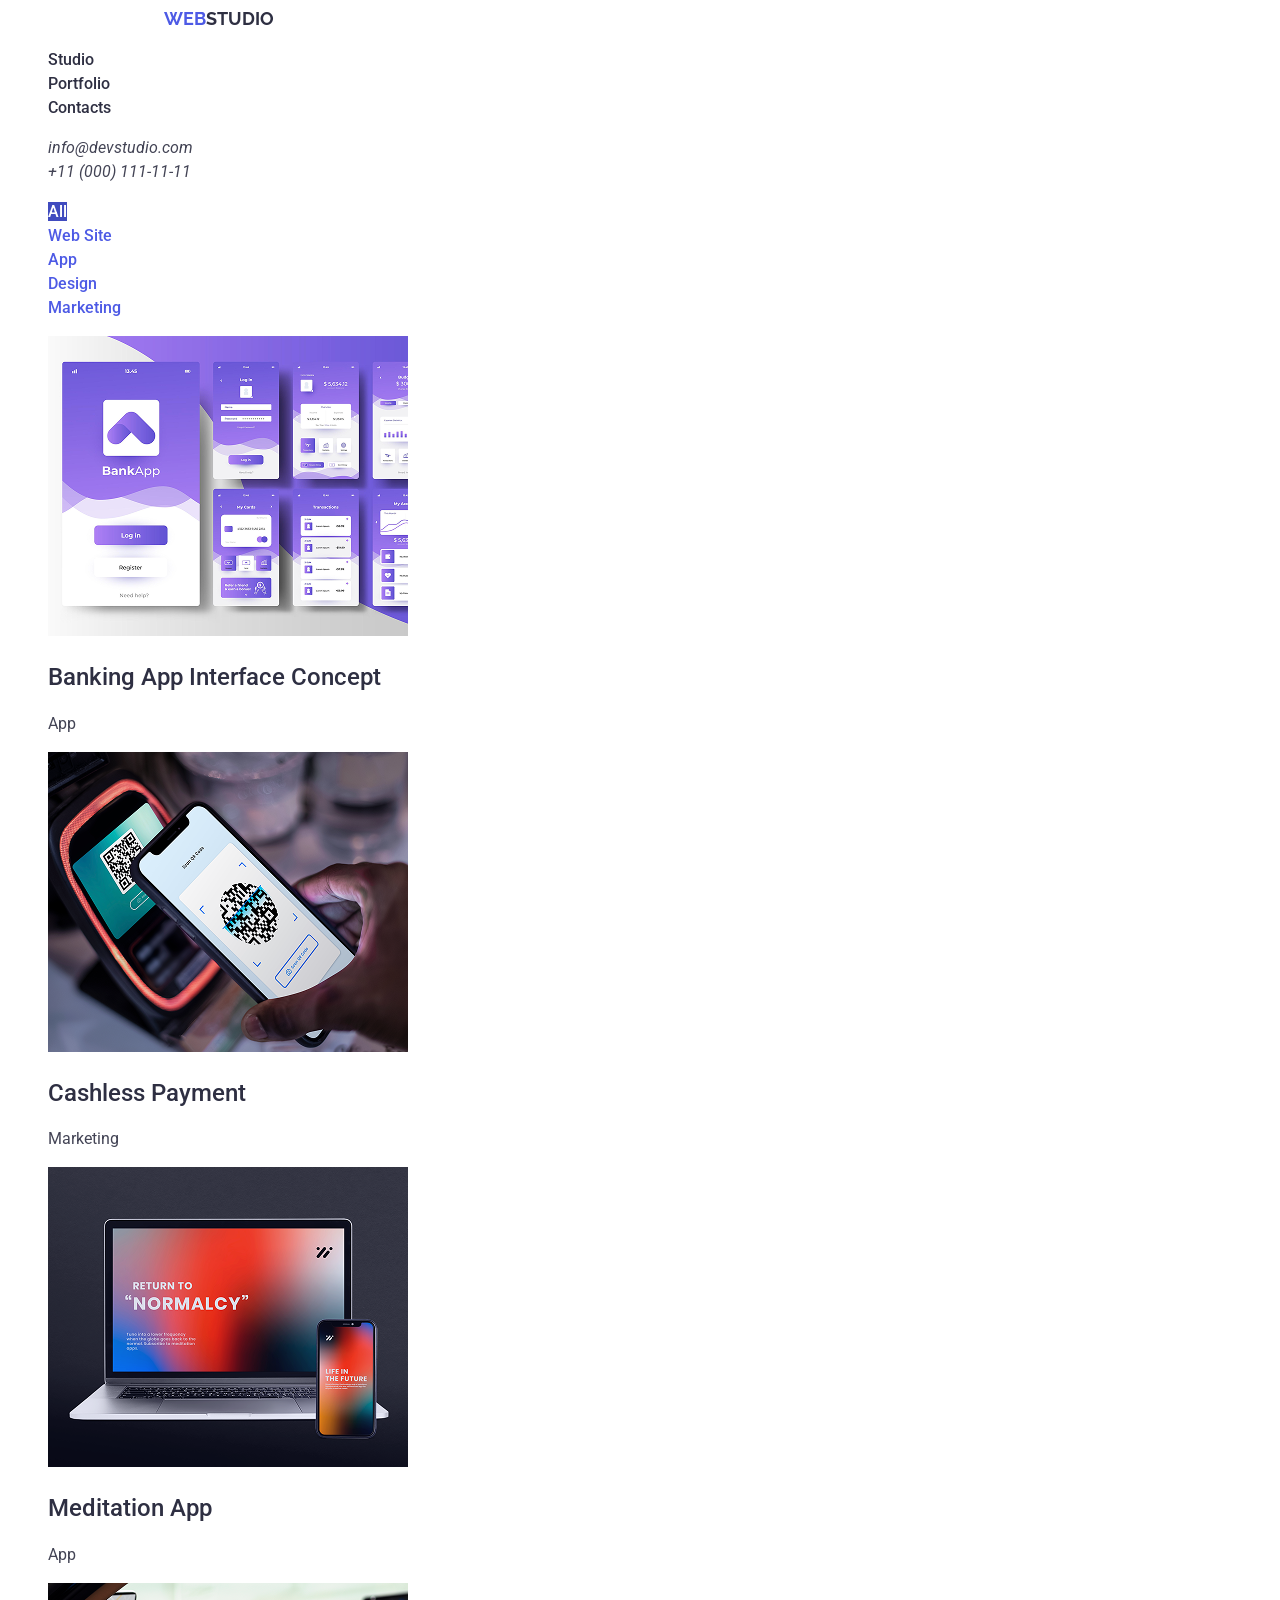
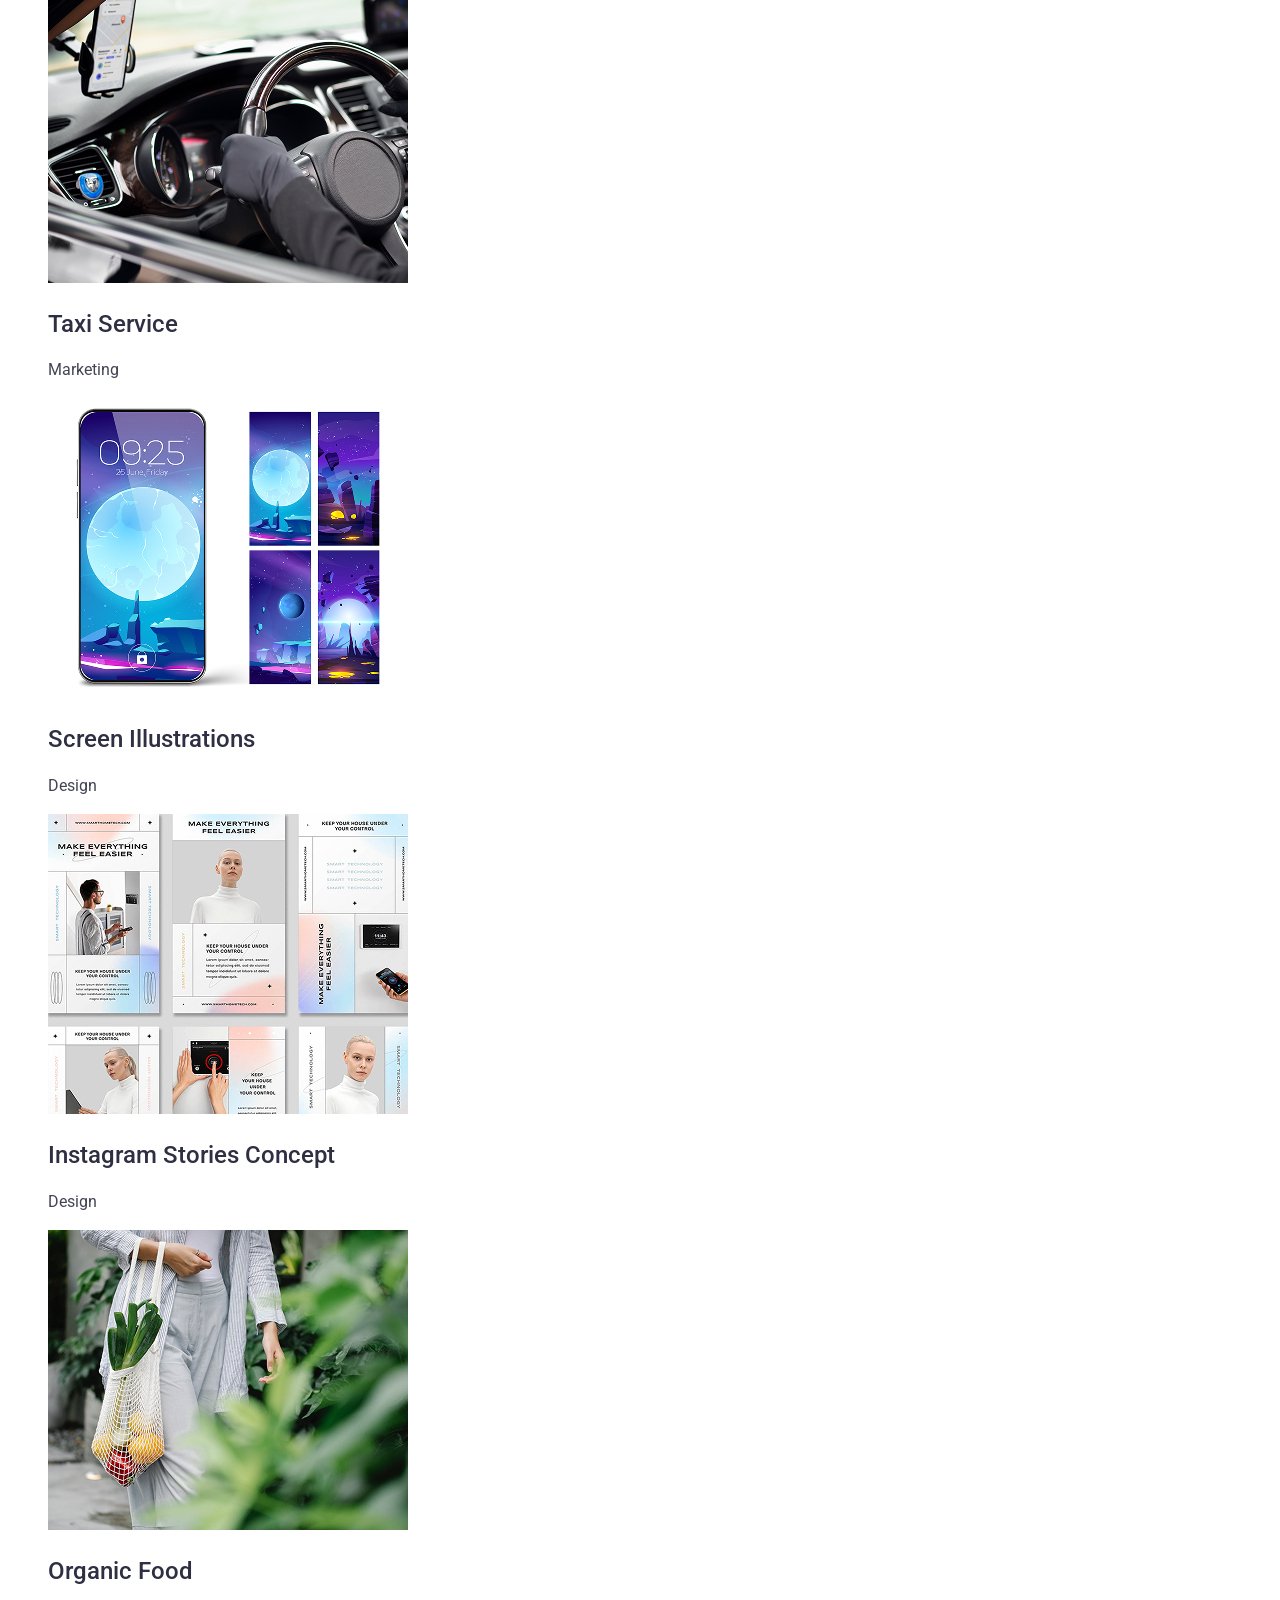
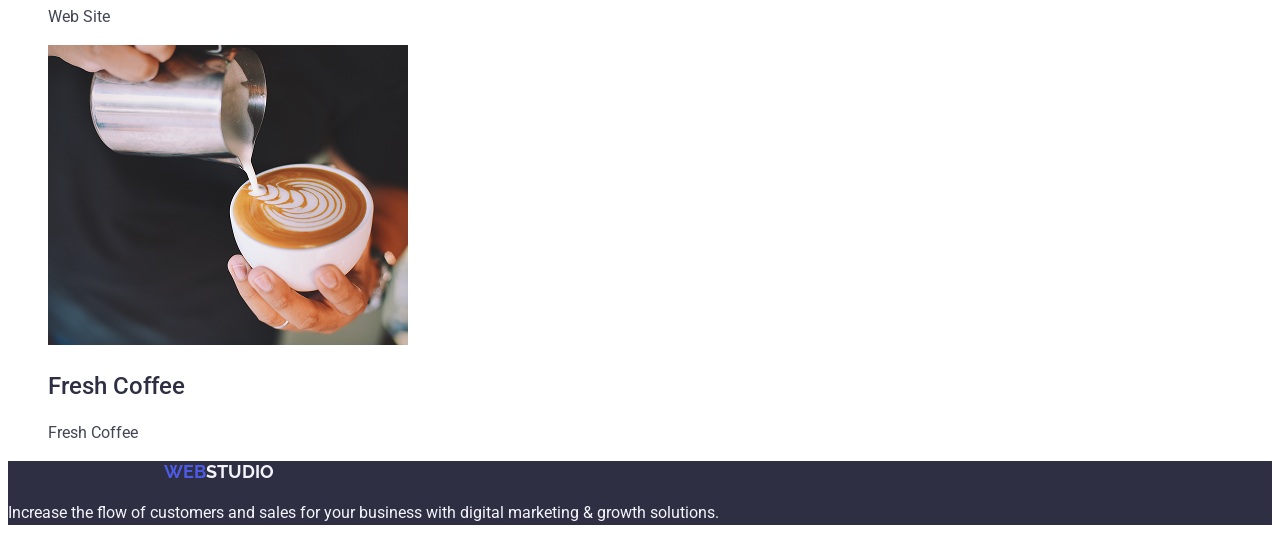
==== portfolio.html @ a9461db0 "add portfolio" ====
<!doctype html>
<html lang="en">
  <head>
    <meta charset="UTF-8" />
    <meta name="viewport" content="width=device-width, initial-scale=1.0" />
    <title>Portfolio</title>
    <link rel="preconnect" href="https://fonts.googleapis.com" />
    <link rel="preconnect" href="https://fonts.gstatic.com" crossorigin />
    <link
      href="https://fonts.googleapis.com/css2?family=Raleway:ital,wght@0,100..900;1,100..900&family=Roboto:ital,wght@0,100..900;1,100..900&display=swap"
      rel="stylesheet"
    />
    <link rel="stylesheet" href="/css/styles.css" />
  </head>
  <body>
    <!-- Header -->
    <header>
      <nav>
        <a href="./portfolio.html" class="logo"
          >Web<span class="span-logo">Studio</span></a
        >
        <ul>
          <li>
            <a href="#" class="nav-link">Studio</a>
          </li>
          <li>
            <a href="#" class="nav-link">Portfolio</a>
          </li>
          <li>
            <a href="#" class="nav-link">Contacts</a>
          </li>
        </ul>
      </nav>
      <!-- Address -->
      <address>
        <ul>
          <li>
            <a href="mailto:info@devstudio.com" class="address"
              >info@devstudio.com</a
            >
          </li>
          <li>
            <a href="tel:+11(000)111-11-11" class="address"
              >+11 (000) 111-11-11</a
            >
          </li>
        </ul>
      </address>
    </header>
    <main>
      <section>
        <ul>
          <li>
            <a href="#" class="portfolio-all">All</a>
          </li>
          <li>
            <a href="#" class="portfolio-nav">Web Site</a>
          </li>
          <li>
            <a href="#" class="portfolio-nav">App</a>
          </li>
          <li>
            <a href="#" class="portfolio-nav">Design</a>
          </li>
          <li>
            <a href="#" class="portfolio-nav">Marketing</a>
          </li>
        </ul>
      </section>
      <section>
        <ul>
          <li>
            <img
              src="/images/Our-Portfolio/Banking-App.png"
              alt="Banking App Interface Concept"
            />
            <h2 class="portfolio-list">Banking App Interface Concept</h2>
            <p class="portfolio-text">App</p>
          </li>
          <li>
            <img
              src="/images/Our-Portfolio/Cashless-Payment.png"
              alt="Cashless Payment"
            />
            <h2 class="portfolio-list">Cashless Payment</h2>
            <p class="portfolio-text">Marketing</p>
          </li>
          <li>
            <img
              src="/images/Our-Portfolio/Meditation-App.png"
              alt="Meditation App"
            />
            <h2 class="portfolio-list">Meditation App</h2>
            <p class="portfolio-text">App</p>
          </li>
          <li>
            <img
              src="/images/Our-Portfolio/Taxi-Service.png"
              alt="Taxi Service"
            />
            <h2 class="portfolio-list">Taxi Service</h2>
            <p class="portfolio-text">Marketing</p>
          </li>
          <li>
            <img
              src="/images/Our-Portfolio/Screen-Illustrations.png"
              alt="Screen Illustrations"
            />
            <h2 class="portfolio-list">Screen Illustrations</h2>
            <p class="portfolio-text">Design</p>
          </li>
          <li>
            <img
              src="/images/Our-Portfolio/Instagram-Stories-Concept.png"
              alt="Instagram Stories Concept"
            />
            <h2 class="portfolio-list">Instagram Stories Concept</h2>
            <p class="portfolio-text">Design</p>
          </li>
          <li>
            <img
              src="/images/Our-Portfolio/Organic-Food.png"
              alt="Organic Food"
            />
            <h2 class="portfolio-list">Organic Food</h2>
            <p class="portfolio-text">Web Site</p>
          </li>
          <li>
            <img
              src="/images/Our-Portfolio/Fresh-Coffee.png"
              alt="Fresh Coffee"
            />
            <h2 class="portfolio-list">Fresh Coffee</h2>
            <p class="portfolio-text">Fresh Coffee</p>
          </li>
        </ul>
      </section>
    </main>
    <footer class="footer">
      <section>
        <a href="/portfolio.html" class="logo"
          >Web<span class="span-logo-footer">Studio</span></a
        >
        <p class="footer-paragraph">
          Increase the flow of customers and sales for your business with
          digital marketing & growth solutions.
        </p>
      </section>
    </footer>
  </body>
</html>
---- css/styles.css ----
body {
  font-family: 'Roboto', 'Raleway', sans-serif;
  letter-spacing: 2%;
  font-size: 16px;
  font-weight: 400;
  line-height: 1.5;
  background-color: #ffffff;
}

a {
  text-decoration: none;
}

ul {
  list-style-type: none;
}

button {
  border: none;
  cursor: pointer;
}
/* Nav Section */
.container {
  display: flex;

  text-align: center;
}
.logo {
  font-family: 'Raleway', sans-serif;
  color: #4d5ae5;
  font-weight: 700;
  font-size: 18px;
  line-height: 1.16;
  letter-spacing: 3%;
  text-transform: uppercase;
  margin-right: 76px;
  margin-left: 156px;
}
.span-logo {
  color: #2e2f42;
}
.header-nav {
  display: flex;
  align-items: center;
}
.nav-list {
  display: flex;
  gap: 40px;
}
.nav-link {
  font-weight: 500;
  color: #2e2f42;
  text-transform: none;
}
.nav-link:hover,
.nav-link:hover {
  color: #4d5ae5;
}
.ul-address {
  display: flex;
  gap: 40px;
  margin-left: 332px;
}
.address {
  color: #434455;
}
.address:hover {
  color: #4d5ae5;
}
/* Hero Section*/
.hero {
  background-color: #2e2f42;
  height: 600px;
}
.hero-title {
  color: #ffffff;
  font-weight: 700;
  font-size: 56px;
  line-height: 1.07;
  text-align: center;
}
.hero-button {
  text-align: center;
  background-color: #4d5ae5;
  letter-spacing: 4%;
  color: #ffffff;
  font-weight: 500;
}

.hero-button:hover,
.hero-button:focus {
  background-color: #404bbf;
}

.visually-hidden {
  position: absolute;
  width: 1px;
  height: 1px;
  padding: 0;
  margin: -1px;
  overflow: hidden;
  clip: rect(0, 0, 0, 0); /* Legacy support */
  clip-path: inset(50%); /* Modern approach */
  white-space: nowrap;
  border: 0;
}
.options-list {
  font-weight: 500;
  font-size: 20px;
  line-height: 1.2;
  color: #2e2f42;
}
.options-text {
  color: #434455;
}

/* Our Team*/
.our-team {
  font-weight: 700;
  font-size: 36px;
  line-height: 1.11;
  text-align: center;
  color: #2e2f42;
}
.team-list {
  font-weight: 500;
  font-style: 20px;
  line-height: 1.2;
  color: #2e2f42;
  text-align: center;
}
.paragraph {
  text-align: center;
}
.Our-Portfolio {
  font-weight: 700;
  font-size: 36px;
  line-height: 1.11;
  text-align: center;
  color: #2e2f42;
}
.portfolio-list {
  font-weight: 500;
  font-style: 20px;
  line-height: 1.2;
  color: #2e2f42;
}
.portfolio-text {
  color: #434455;
}
/* Portfolio */
.portfolio-nav {
  font-weight: 500;
  letter-spacing: 4%;
  text-align: center;
  color: #4d5ae5;
}
.portfolio-all {
  font-weight: 500;
  letter-spacing: 4%;
  text-align: center;
  color: #ffffff;
  background-color: #404bbf;
}
/* Our Team*/
.footer {
  background-color: #2e2f42;
}
.footer-paragraph {
  color: #f4f4fd;
}
.span-logo-footer {
  color: #f4f4fd;
}
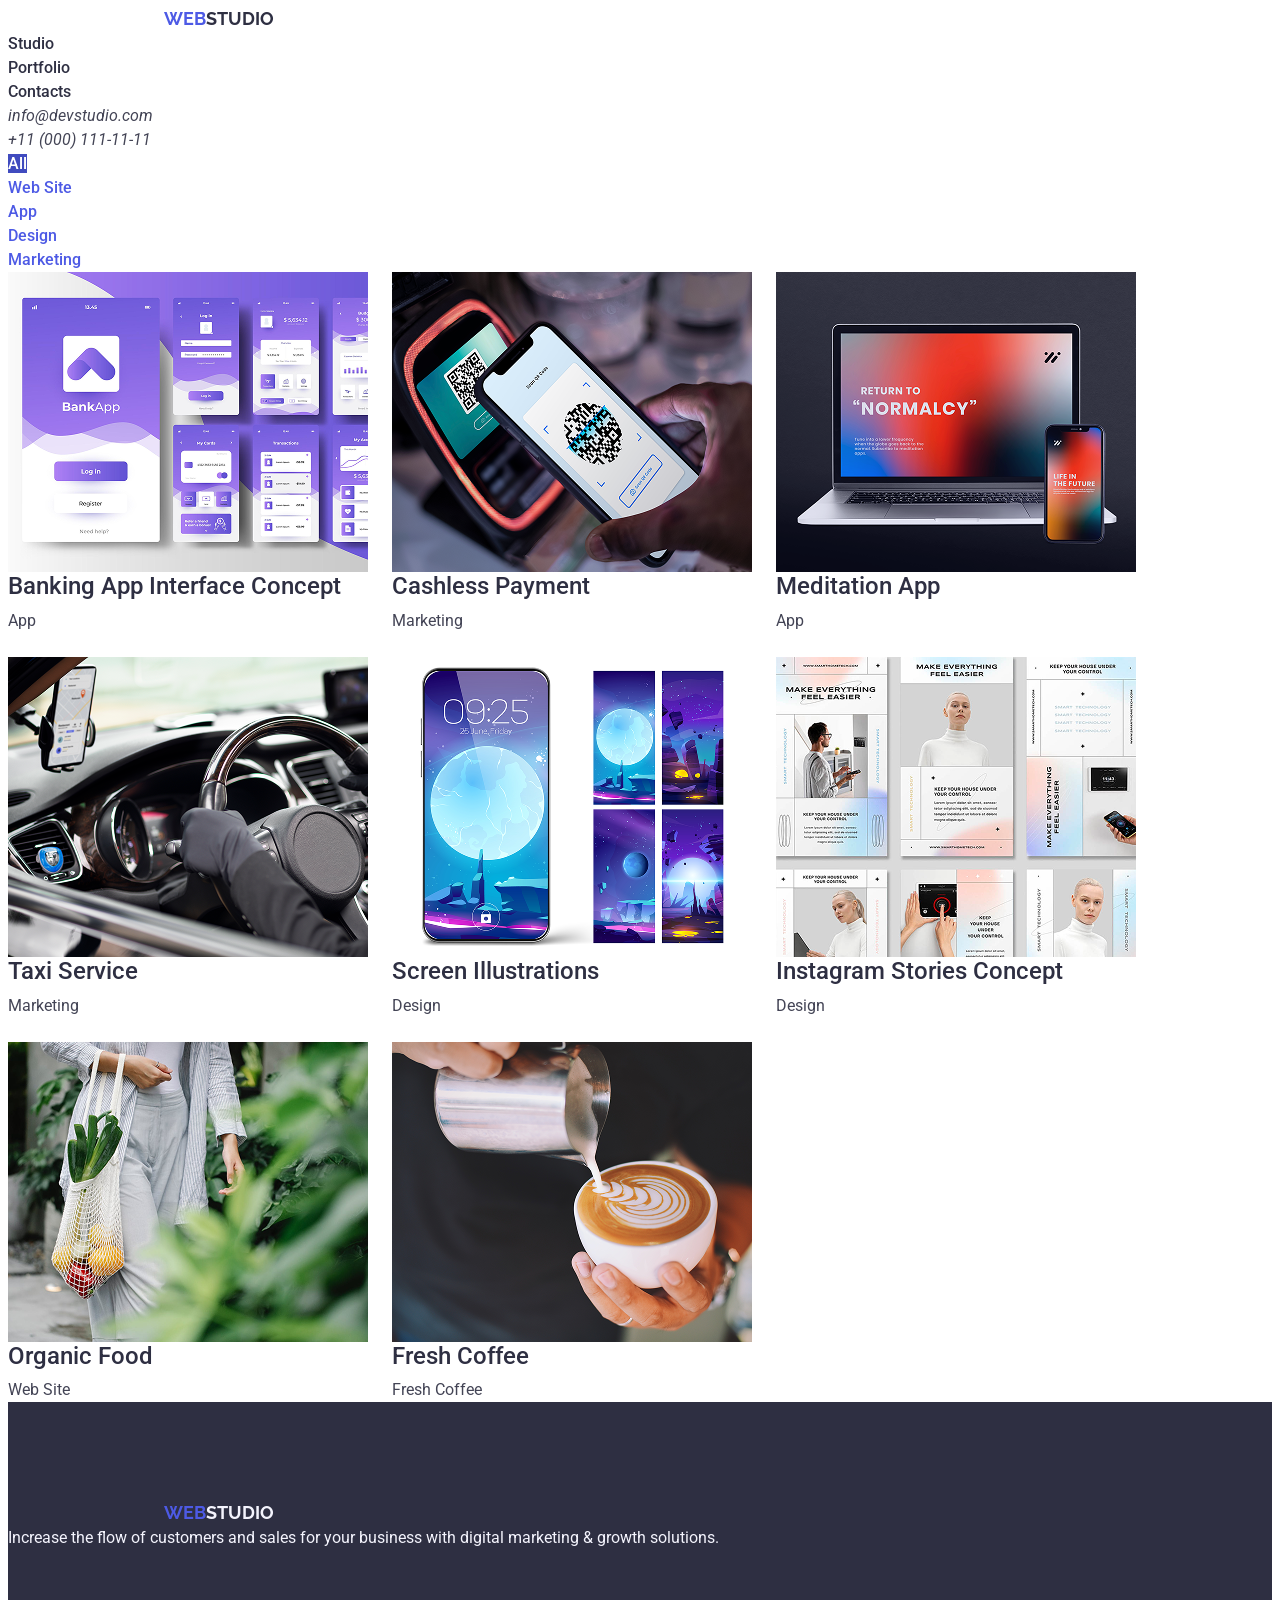
==== commit 96b1c05d: "flex-wrap" ====
--- a/portfolio.html
+++ b/portfolio.html
@@ -68,7 +68,7 @@
         </ul>
       </section>
       <section>
-        <ul>
+        <ul class="card-set">
           <li>
             <img
               src="/images/Our-Portfolio/Banking-App.png"
@@ -111,6 +111,7 @@
           </li>
           <li>
             <img
+              class="card-set"
               src="/images/Our-Portfolio/Instagram-Stories-Concept.png"
               alt="Instagram Stories Concept"
             />
--- a/css/styles.css
+++ b/css/styles.css
@@ -10,9 +10,26 @@
 a {
   text-decoration: none;
 }
+h1,
+h2,
+h3,
+h4,
+h5,
+h6,
+p {
+  margin: 0;
+}
 
 ul {
+  margin: 0;
+  padding: 0;
   list-style-type: none;
+}
+
+img {
+  display: block;
+  max-width: 100%;
+  height: auto;
 }
 
 button {
@@ -42,6 +59,7 @@
 .header-nav {
   display: flex;
   align-items: center;
+  padding-bottom: 24px;
 }
 .nav-list {
   display: flex;
@@ -71,20 +89,37 @@
 .hero {
   background-color: #2e2f42;
   height: 600px;
+  margin-bottom: 120px;
 }
 .hero-title {
   color: #ffffff;
   font-weight: 700;
   font-size: 56px;
   line-height: 1.07;
-  text-align: center;
-}
+  max-width: 496px;
+  margin: 0 auto;
+  text-align: center;
+  padding-left: 472px;
+  padding-right: 472px;
+  padding-top: 188px;
+  padding-bottom: 48px;
+}
+.hero-container {
+}
+
 .hero-button {
+  display: block;
   text-align: center;
   background-color: #4d5ae5;
   letter-spacing: 4%;
   color: #ffffff;
   font-weight: 500;
+  margin-left: auto;
+  margin-right: auto;
+  min-width: 169px;
+  height: 56px;
+  border: none;
+  border-radius: 4px;
 }
 
 .hero-button:hover,
@@ -109,6 +144,7 @@
   font-size: 20px;
   line-height: 1.2;
   color: #2e2f42;
+  padding-bottom: 8px;
 }
 .options-text {
   color: #434455;
@@ -128,6 +164,7 @@
   line-height: 1.2;
   color: #2e2f42;
   text-align: center;
+  padding-bottom: 8px;
 }
 .paragraph {
   text-align: center;
@@ -144,6 +181,7 @@
   font-style: 20px;
   line-height: 1.2;
   color: #2e2f42;
+  padding-bottom: 8px;
 }
 .portfolio-text {
   color: #434455;
@@ -165,6 +203,7 @@
 /* Our Team*/
 .footer {
   background-color: #2e2f42;
+  padding: 100px 0;
 }
 .footer-paragraph {
   color: #f4f4fd;
@@ -172,3 +211,9 @@
 .span-logo-footer {
   color: #f4f4fd;
 }
+
+.card-set {
+  display: flex;
+  flex-wrap: wrap;
+  gap: 24px;
+}
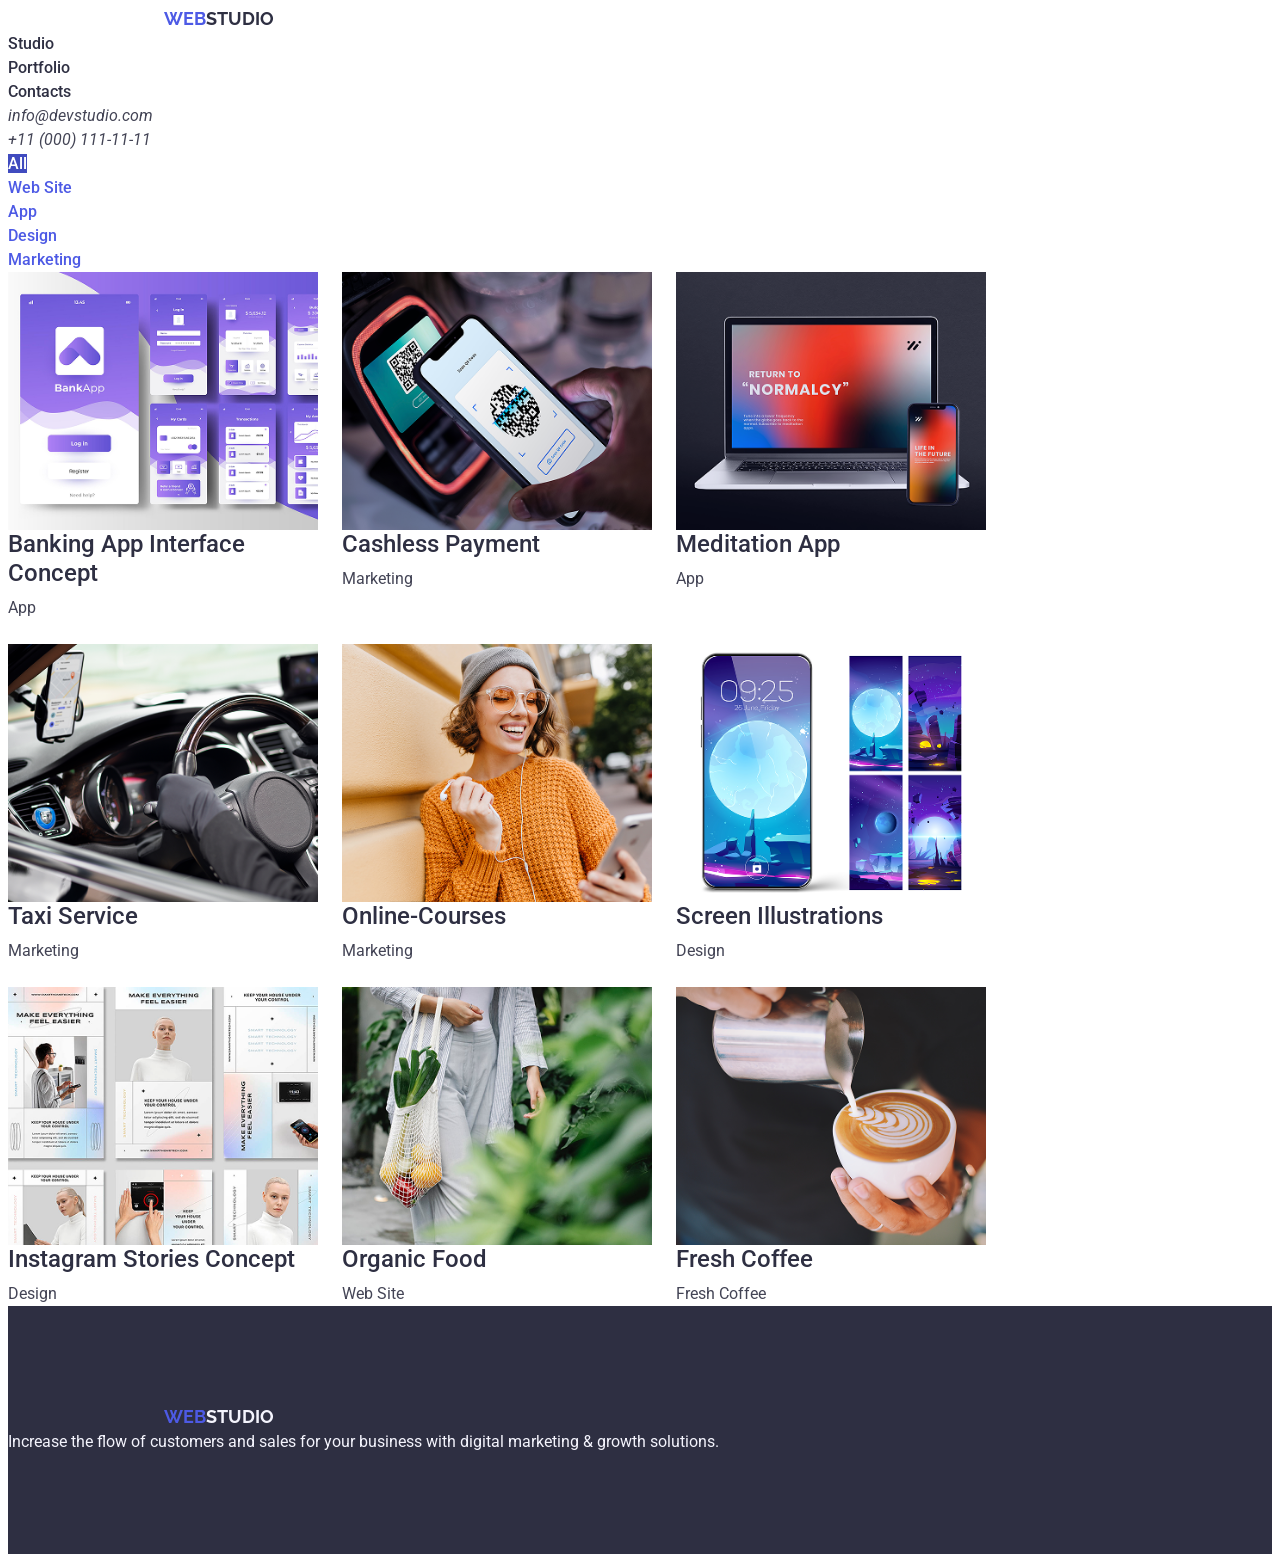
==== commit f7831e5d: "add li-item" ====
--- a/portfolio.html
+++ b/portfolio.html
@@ -69,7 +69,7 @@
       </section>
       <section>
         <ul class="card-set">
-          <li>
+          <li class="li-item">
             <img
               src="/images/Our-Portfolio/Banking-App.png"
               alt="Banking App Interface Concept"
@@ -77,7 +77,7 @@
             <h2 class="portfolio-list">Banking App Interface Concept</h2>
             <p class="portfolio-text">App</p>
           </li>
-          <li>
+          <li class="li-item">
             <img
               src="/images/Our-Portfolio/Cashless-Payment.png"
               alt="Cashless Payment"
@@ -85,7 +85,7 @@
             <h2 class="portfolio-list">Cashless Payment</h2>
             <p class="portfolio-text">Marketing</p>
           </li>
-          <li>
+          <li class="li-item">
             <img
               src="/images/Our-Portfolio/Meditation-App.png"
               alt="Meditation App"
@@ -93,7 +93,7 @@
             <h2 class="portfolio-list">Meditation App</h2>
             <p class="portfolio-text">App</p>
           </li>
-          <li>
+          <li class="li-item">
             <img
               src="/images/Our-Portfolio/Taxi-Service.png"
               alt="Taxi Service"
@@ -101,7 +101,15 @@
             <h2 class="portfolio-list">Taxi Service</h2>
             <p class="portfolio-text">Marketing</p>
           </li>
-          <li>
+          <li class="li-item">
+            <img
+              src="/images/Our-Portfolio/Online-Courses.png"
+              alt="Online Courses"
+            />
+            <h2 class="portfolio-list">Online-Courses</h2>
+            <p class="portfolio-text">Marketing</p>
+          </li>
+          <li class="li-item">
             <img
               src="/images/Our-Portfolio/Screen-Illustrations.png"
               alt="Screen Illustrations"
@@ -109,7 +117,7 @@
             <h2 class="portfolio-list">Screen Illustrations</h2>
             <p class="portfolio-text">Design</p>
           </li>
-          <li>
+          <li class="li-item">
             <img
               class="card-set"
               src="/images/Our-Portfolio/Instagram-Stories-Concept.png"
@@ -118,7 +126,7 @@
             <h2 class="portfolio-list">Instagram Stories Concept</h2>
             <p class="portfolio-text">Design</p>
           </li>
-          <li>
+          <li class="li-item">
             <img
               src="/images/Our-Portfolio/Organic-Food.png"
               alt="Organic Food"
@@ -126,7 +134,7 @@
             <h2 class="portfolio-list">Organic Food</h2>
             <p class="portfolio-text">Web Site</p>
           </li>
-          <li>
+          <li class="li-item">
             <img
               src="/images/Our-Portfolio/Fresh-Coffee.png"
               alt="Fresh Coffee"
--- a/css/styles.css
+++ b/css/styles.css
@@ -217,3 +217,6 @@
   flex-wrap: wrap;
   gap: 24px;
 }
+.li-item {
+  width: calc((100% - 24px) / 4);
+}
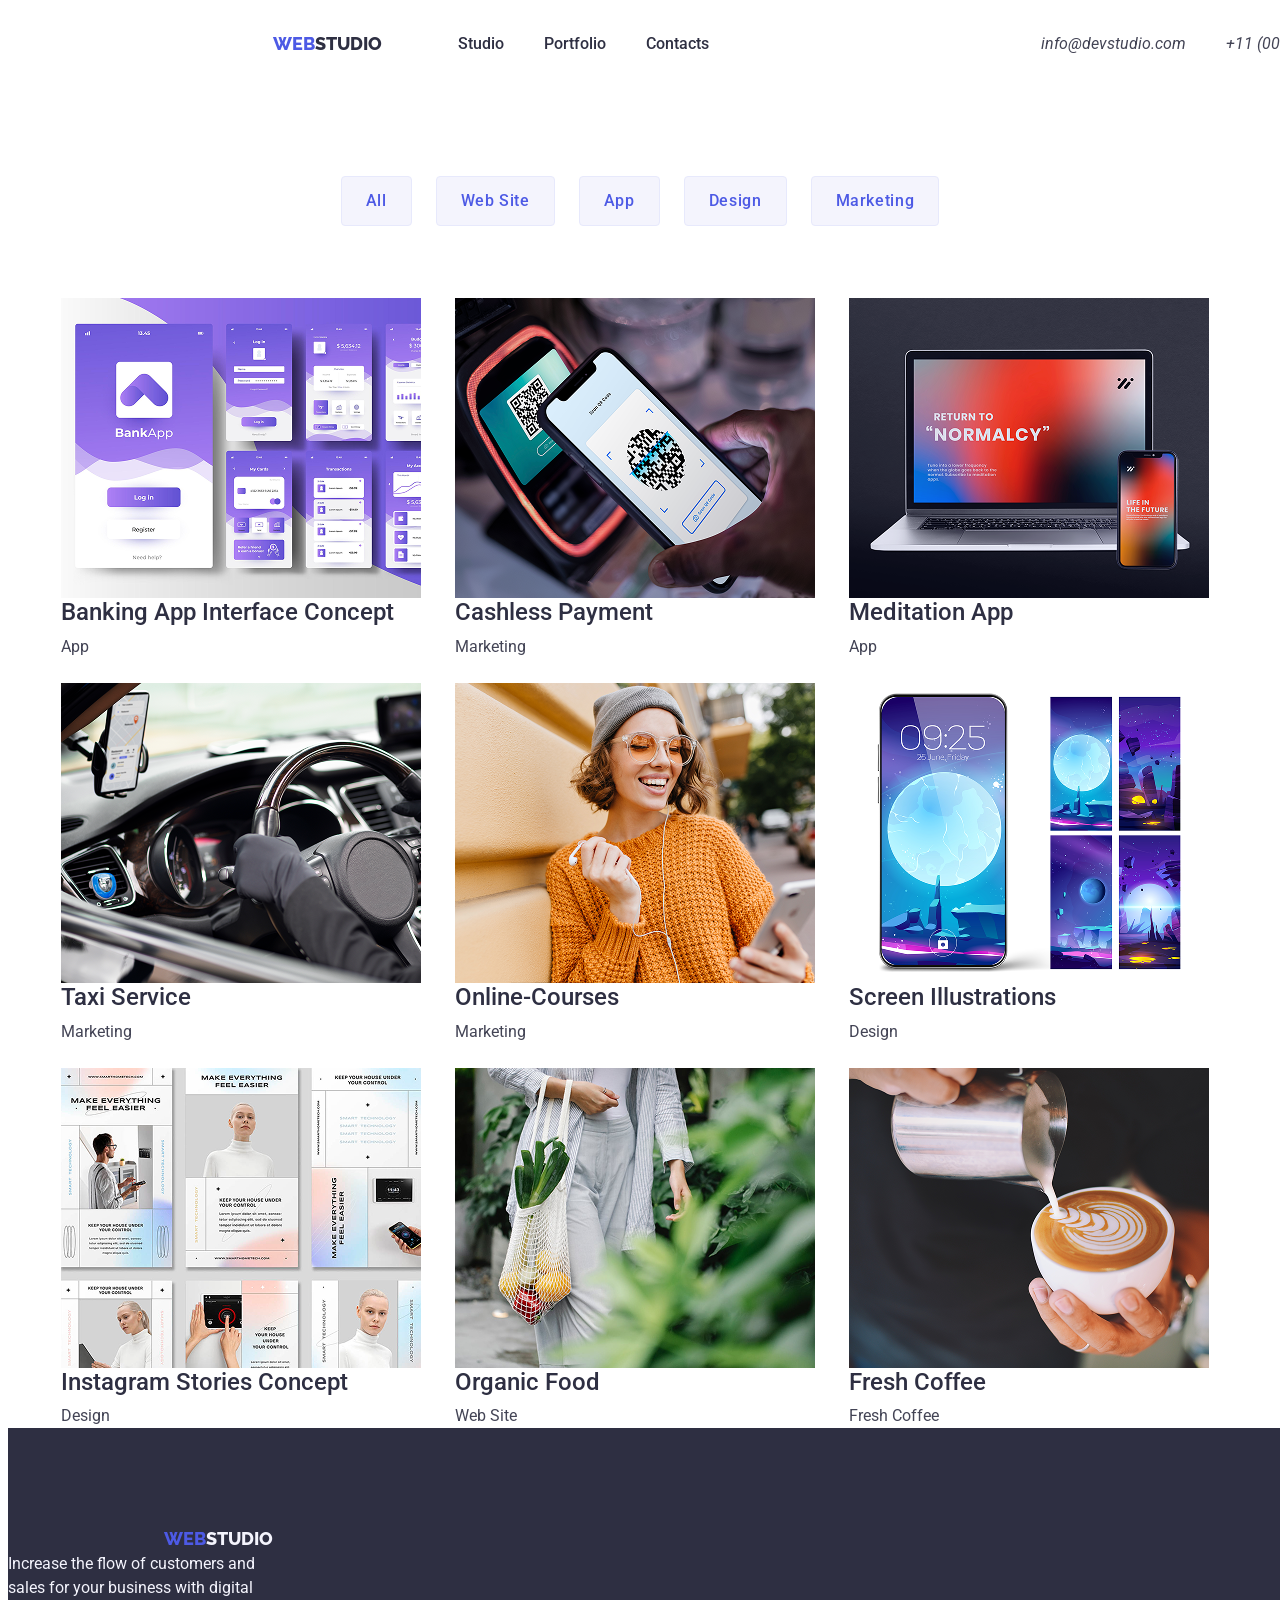
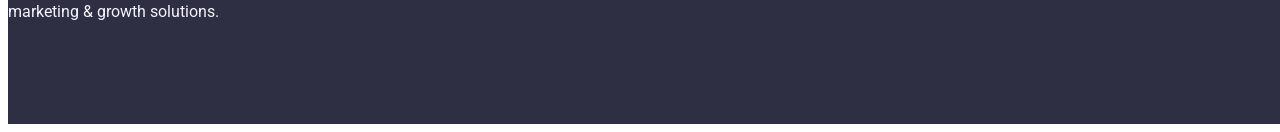
==== commit 6096f964: "commit" ====
--- a/portfolio.html
+++ b/portfolio.html
@@ -15,138 +15,155 @@
   <body>
     <!-- Header -->
     <header>
-      <nav>
-        <a href="./portfolio.html" class="logo"
-          >Web<span class="span-logo">Studio</span></a
-        >
-        <ul>
+      <div class="header-container container">
+        <nav class="header-nav">
+          <a href="./index/html" class="logo"
+            >Web<span class="span-logo">Studio</span></a
+          >
+          <ul class="nav-list">
+            <li>
+              <a href="/index.html" class="nav-link">Studio</a>
+            </li>
+            <li>
+              <a href="/portfolio.html" class="nav-link">Portfolio</a>
+            </li>
+            <li>
+              <a href="#" class="nav-link">Contacts</a>
+            </li>
+          </ul>
+        </nav>
+
+        <!-- Address -->
+        <address>
+          <ul class="ul-address">
+            <li>
+              <a href="mailto:info@devstudio.com" class="address"
+                >info@devstudio.com</a
+              >
+            </li>
+            <li>
+              <a href="tel:+11(000)111-11-11" class="address"
+                >+11 (000) 111-11-11</a
+              >
+            </li>
+          </ul>
+        </address>
+      </div>
+    </header>
+    <main>
+      <div class="container">
+        <ul class="button-portfolio">
           <li>
-            <a href="#" class="nav-link">Studio</a>
+            <button class="button-portfolio-list" type="button">All</button>
           </li>
           <li>
-            <a href="#" class="nav-link">Portfolio</a>
+            <button class="button-portfolio-list" type="button">
+              Web Site
+            </button>
           </li>
           <li>
-            <a href="#" class="nav-link">Contacts</a>
+            <button class="button-portfolio-list" type="button">App</button>
+          </li>
+          <li>
+            <button class="button-portfolio-list" type="button">Design</button>
+          </li>
+          <li>
+            <button class="button-portfolio-list" type="button">
+              Marketing
+            </button>
           </li>
         </ul>
-      </nav>
-      <!-- Address -->
-      <address>
-        <ul>
-          <li>
-            <a href="mailto:info@devstudio.com" class="address"
-              >info@devstudio.com</a
-            >
-          </li>
-          <li>
-            <a href="tel:+11(000)111-11-11" class="address"
-              >+11 (000) 111-11-11</a
-            >
-          </li>
-        </ul>
-      </address>
-    </header>
-    <main>
+      </div>
+
       <section>
-        <ul>
-          <li>
-            <a href="#" class="portfolio-all">All</a>
-          </li>
-          <li>
-            <a href="#" class="portfolio-nav">Web Site</a>
-          </li>
-          <li>
-            <a href="#" class="portfolio-nav">App</a>
-          </li>
-          <li>
-            <a href="#" class="portfolio-nav">Design</a>
-          </li>
-          <li>
-            <a href="#" class="portfolio-nav">Marketing</a>
-          </li>
-        </ul>
-      </section>
-      <section>
-        <ul class="card-set">
-          <li class="li-item">
-            <img
-              src="/images/Our-Portfolio/Banking-App.png"
-              alt="Banking App Interface Concept"
-            />
-            <h2 class="portfolio-list">Banking App Interface Concept</h2>
-            <p class="portfolio-text">App</p>
-          </li>
-          <li class="li-item">
-            <img
-              src="/images/Our-Portfolio/Cashless-Payment.png"
-              alt="Cashless Payment"
-            />
-            <h2 class="portfolio-list">Cashless Payment</h2>
-            <p class="portfolio-text">Marketing</p>
-          </li>
-          <li class="li-item">
-            <img
-              src="/images/Our-Portfolio/Meditation-App.png"
-              alt="Meditation App"
-            />
-            <h2 class="portfolio-list">Meditation App</h2>
-            <p class="portfolio-text">App</p>
-          </li>
-          <li class="li-item">
-            <img
-              src="/images/Our-Portfolio/Taxi-Service.png"
-              alt="Taxi Service"
-            />
-            <h2 class="portfolio-list">Taxi Service</h2>
-            <p class="portfolio-text">Marketing</p>
-          </li>
-          <li class="li-item">
-            <img
-              src="/images/Our-Portfolio/Online-Courses.png"
-              alt="Online Courses"
-            />
-            <h2 class="portfolio-list">Online-Courses</h2>
-            <p class="portfolio-text">Marketing</p>
-          </li>
-          <li class="li-item">
-            <img
-              src="/images/Our-Portfolio/Screen-Illustrations.png"
-              alt="Screen Illustrations"
-            />
-            <h2 class="portfolio-list">Screen Illustrations</h2>
-            <p class="portfolio-text">Design</p>
-          </li>
-          <li class="li-item">
-            <img
-              class="card-set"
-              src="/images/Our-Portfolio/Instagram-Stories-Concept.png"
-              alt="Instagram Stories Concept"
-            />
-            <h2 class="portfolio-list">Instagram Stories Concept</h2>
-            <p class="portfolio-text">Design</p>
-          </li>
-          <li class="li-item">
-            <img
-              src="/images/Our-Portfolio/Organic-Food.png"
-              alt="Organic Food"
-            />
-            <h2 class="portfolio-list">Organic Food</h2>
-            <p class="portfolio-text">Web Site</p>
-          </li>
-          <li class="li-item">
-            <img
-              src="/images/Our-Portfolio/Fresh-Coffee.png"
-              alt="Fresh Coffee"
-            />
-            <h2 class="portfolio-list">Fresh Coffee</h2>
-            <p class="portfolio-text">Fresh Coffee</p>
-          </li>
-        </ul>
+        <div class="container">
+          <ul class="card-set">
+            <li class="li-item">
+              <img
+                src="/images/Our-Portfolio/Banking-App.png"
+                alt="Banking App Interface Concept"
+              />
+              <h2 class="portfolio-list">Banking App Interface Concept</h2>
+              <p class="portfolio-text">App</p>
+            </li>
+            <li class="li-item">
+              <img
+                src="/images/Our-Portfolio/Cashless-Payment.png"
+                alt="Cashless Payment"
+              />
+              <h2 class="portfolio-list">Cashless Payment</h2>
+              <p class="portfolio-text">Marketing</p>
+            </li>
+            <li class="li-item">
+              <img
+                src="/images/Our-Portfolio/Meditation-App.png"
+                alt="Meditation App"
+              />
+
+              <h2 class="portfolio-list">Meditation App</h2>
+              <p class="portfolio-text">App</p>
+            </li>
+            <li class="li-item">
+              <img
+                src="/images/Our-Portfolio/Taxi-Service.png"
+                alt="Taxi Service"
+              />
+
+              <h2 class="portfolio-list">Taxi Service</h2>
+              <p class="portfolio-text">Marketing</p>
+            </li>
+            <li class="li-item">
+              <img
+                src="/images/Our-Portfolio/Online-Courses.png"
+                alt="Online Courses"
+              />
+
+              <h2 class="portfolio-list">Online-Courses</h2>
+              <p class="portfolio-text">Marketing</p>
+            </li>
+            <li class="li-item">
+              <img
+                src="/images/Our-Portfolio/Screen-Illustrations.png"
+                alt="Screen Illustrations"
+              />
+
+              <h2 class="portfolio-list">Screen Illustrations</h2>
+              <p class="portfolio-text">Design</p>
+            </li>
+            <li class="li-item">
+              <img
+                class="card-set"
+                src="/images/Our-Portfolio/Instagram-Stories-Concept.png"
+                alt="Instagram Stories Concept"
+              />
+
+              <h2 class="portfolio-list">Instagram Stories Concept</h2>
+              <p class="portfolio-text">Design</p>
+            </li>
+            <li class="li-item">
+              <img
+                src="/images/Our-Portfolio/Organic-Food.png"
+                alt="Organic Food"
+              />
+
+              <h2 class="portfolio-list">Organic Food</h2>
+              <p class="portfolio-text">Web Site</p>
+            </li>
+            <li class="li-item">
+              <img
+                src="/images/Our-Portfolio/Fresh-Coffee.png"
+                alt="Fresh Coffee"
+              />
+
+              <h2 class="portfolio-list">Fresh Coffee</h2>
+              <p class="portfolio-text">Fresh Coffee</p>
+            </li>
+          </ul>
+        </div>
       </section>
     </main>
-    <footer class="footer">
-      <section>
+    <footer class="footer-section section">
+      <div class="footer-container">
         <a href="/portfolio.html" class="logo"
           >Web<span class="span-logo-footer">Studio</span></a
         >
@@ -154,7 +171,7 @@
           Increase the flow of customers and sales for your business with
           digital marketing & growth solutions.
         </p>
-      </section>
+      </div>
     </footer>
   </body>
 </html>
--- a/css/styles.css
+++ b/css/styles.css
@@ -26,6 +26,11 @@
   list-style-type: none;
 }
 
+.container {
+  width: 1158px;
+  margin: 0 auto;
+  padding: 0 15px;
+}
 img {
   display: block;
   max-width: 100%;
@@ -37,15 +42,16 @@
   cursor: pointer;
 }
 /* Nav Section */
-.container {
-  display: flex;
-
-  text-align: center;
+.header-container {
+  display: flex;
+  justify-content: center;
+  width: 1440px;
+  padding-top: 24px;
 }
 .logo {
   font-family: 'Raleway', sans-serif;
   color: #4d5ae5;
-  font-weight: 700;
+  font-weight: 800;
   font-size: 18px;
   line-height: 1.16;
   letter-spacing: 3%;
@@ -55,6 +61,7 @@
 }
 .span-logo {
   color: #2e2f42;
+  font-weight: 800;
 }
 .header-nav {
   display: flex;
@@ -71,7 +78,7 @@
   text-transform: none;
 }
 .nav-link:hover,
-.nav-link:hover {
+.nav-link:focus {
   color: #4d5ae5;
 }
 .ul-address {
@@ -99,10 +106,8 @@
   max-width: 496px;
   margin: 0 auto;
   text-align: center;
-  padding-left: 472px;
-  padding-right: 472px;
+  margin-bottom: 48px;
   padding-top: 188px;
-  padding-bottom: 48px;
 }
 .hero-container {
 }
@@ -139,6 +144,14 @@
   white-space: nowrap;
   border: 0;
 }
+.ul-options {
+  display: flex;
+  gap: 24px;
+  padding-bottom: 120px;
+}
+.options-container {
+  /* width: 1128px; */
+}
 .options-list {
   font-weight: 500;
   font-size: 20px;
@@ -149,14 +162,53 @@
 .options-text {
   color: #434455;
 }
-
-/* Our Team*/
-.our-team {
+.options-item {
+  width: calc((100% - 24px * 3) / 4);
+}
+/* Section-3 */
+.h2-section-3 {
   font-weight: 700;
   font-size: 36px;
   line-height: 1.11;
   text-align: center;
   color: #2e2f42;
+  padding-bottom: 72px;
+}
+.section3 {
+  padding-bottom: 120px;
+}
+.section-3-list {
+  display: flex;
+  gap: 24px;
+}
+/* Our Team*/
+.our-team-section {
+  padding-bottom: 120px;
+}
+.ul-our-team {
+  display: flex;
+  gap: 24px;
+  flex-wrap: wrap;
+}
+.our-team {
+  font-weight: 700;
+  font-size: 36px;
+  line-height: 1.11;
+  text-align: center;
+  color: #2e2f42;
+  padding-bottom: 72px;
+}
+.team-container {
+  padding: 32px 0;
+}
+.team-item {
+  border-radius: 0px 0px 4px 4px;
+  background: #2e2f4229;
+  box-shadow:
+    0px 2px 1px 0px rgba(46, 47, 66, 0.08),
+    0px 1px 1px 0px rgba(46, 47, 66, 0.16),
+    0px 1px 6px 0px rgba(46, 47, 66, 0.08);
+  width: calc((100% - 72px) / 4);
 }
 .team-list {
   font-weight: 500;
@@ -187,26 +239,40 @@
   color: #434455;
 }
 /* Portfolio */
-.portfolio-nav {
-  font-weight: 500;
-  letter-spacing: 4%;
-  text-align: center;
-  color: #4d5ae5;
-}
-.portfolio-all {
-  font-weight: 500;
-  letter-spacing: 4%;
-  text-align: center;
+.button-portfolio {
+  display: flex;
+  gap: 24px;
+  justify-content: center;
+  padding-top: 96px;
+  padding-bottom: 72px;
+}
+.button-portfolio-list {
+  color: #4d5ae5;
+  font-family: 'Roboto', sans-serif;
+  font-size: 16px;
+  font-weight: 500;
+  line-height: 1.5;
+  letter-spacing: 0.04em;
+  background: #f4f4fd;
+  padding: 12px 24px;
+  border: 1px solid #e7e9fc;
+  border-radius: 4px;
+}
+.button-portfolio-list:hover,
+.button-portfolio-list:focus {
+  background-color: #404bbf;
   color: #ffffff;
-  background-color: #404bbf;
+  border: 1px solid transparent;
 }
 /* Our Team*/
-.footer {
+.footer-section {
   background-color: #2e2f42;
   padding: 100px 0;
+  width: 1440px;
 }
 .footer-paragraph {
   color: #f4f4fd;
+  max-width: 264px;
 }
 .span-logo-footer {
   color: #f4f4fd;
@@ -218,5 +284,12 @@
   gap: 24px;
 }
 .li-item {
-  width: calc((100% - 24px) / 4);
-}
+  width: calc((100% - 24px * 2) / 3);
+}
+.text-fltr-results {
+  color: #434455;
+  font-size: 16px;
+  font-weight: 400;
+  line-height: 1.5;
+  letter-spacing: 0.02em;
+}
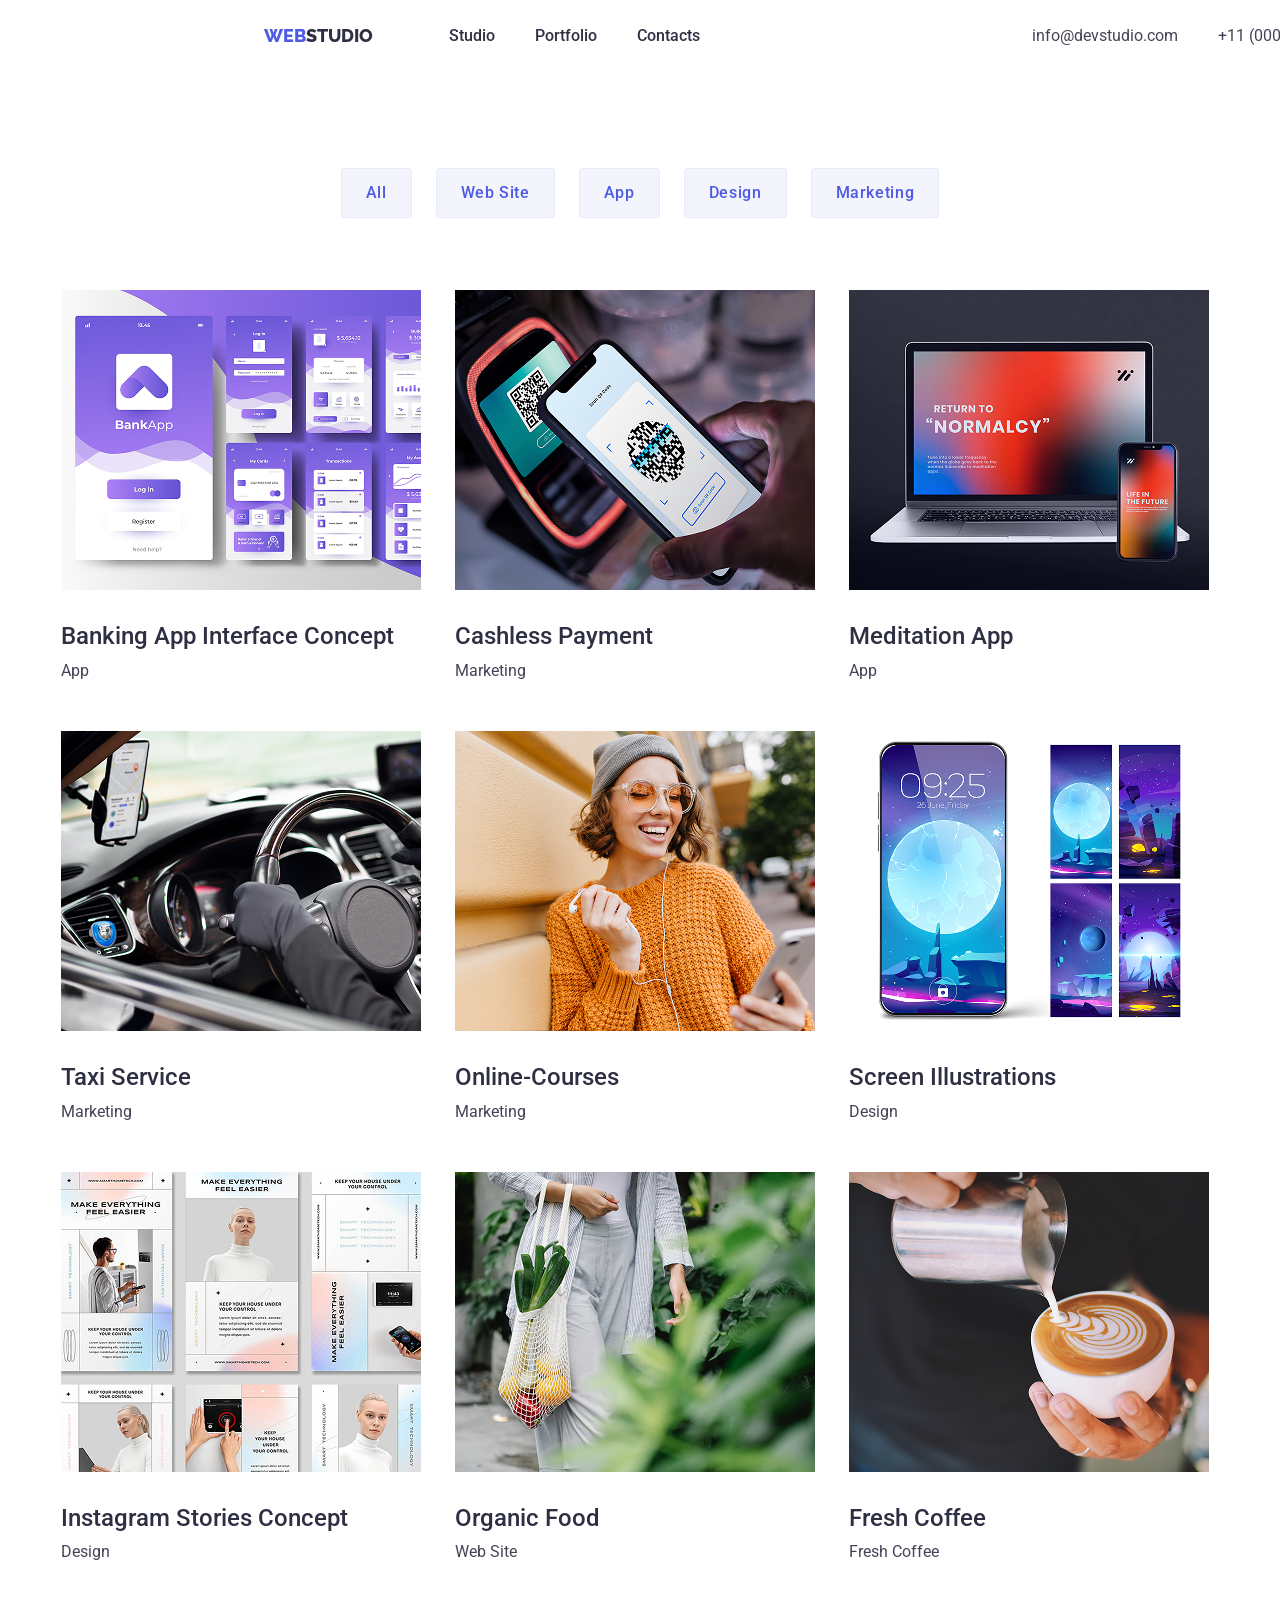
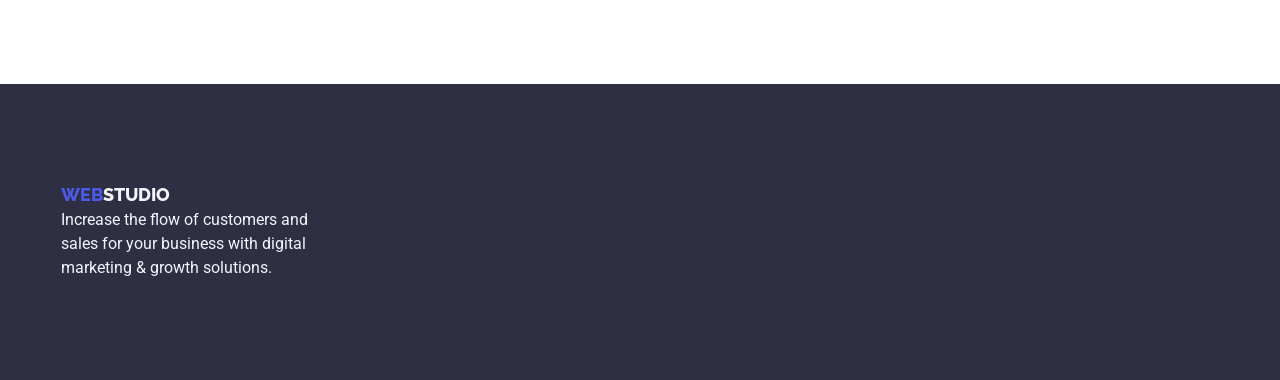
==== commit 343203a9: "complete hw3" ====
--- a/portfolio.html
+++ b/portfolio.html
@@ -75,7 +75,7 @@
         </ul>
       </div>
 
-      <section>
+      <section class="portfolio-section">
         <div class="container">
           <ul class="card-set">
             <li class="li-item">
@@ -162,16 +162,18 @@
         </div>
       </section>
     </main>
-    <footer class="footer-section section">
-      <div class="footer-container">
-        <a href="/portfolio.html" class="logo"
-          >Web<span class="span-logo-footer">Studio</span></a
-        >
-        <p class="footer-paragraph">
-          Increase the flow of customers and sales for your business with
-          digital marketing & growth solutions.
-        </p>
-      </div>
-    </footer>
+    <section class="footer-section">
+      <footer class="container">
+        <div class="footer-container">
+          <a href="./index.html" class="footer-logo"
+            >Web<span class="span-logo-footer">Studio</span></a
+          >
+          <p class="footer-paragraph">
+            Increase the flow of customers and sales for your business with
+            digital marketing & growth solutions.
+          </p>
+        </div>
+      </footer>
+    </section>
   </body>
 </html>
--- a/css/styles.css
+++ b/css/styles.css
@@ -5,6 +5,7 @@
   font-weight: 400;
   line-height: 1.5;
   background-color: #ffffff;
+  margin: 0;
 }
 
 a {
@@ -88,6 +89,7 @@
 }
 .address {
   color: #434455;
+  font-style: normal;
 }
 .address:hover {
   color: #4d5ae5;
@@ -95,7 +97,6 @@
 /* Hero Section*/
 .hero {
   background-color: #2e2f42;
-  height: 600px;
   margin-bottom: 120px;
 }
 .hero-title {
@@ -107,9 +108,10 @@
   margin: 0 auto;
   text-align: center;
   margin-bottom: 48px;
-  padding-top: 188px;
+  /* padding-top: 188px; */
 }
 .hero-container {
+  padding: 188px 0;
 }
 
 .hero-button {
@@ -234,6 +236,7 @@
   line-height: 1.2;
   color: #2e2f42;
   padding-bottom: 8px;
+  padding-top: 32px;
 }
 .portfolio-text {
   color: #434455;
@@ -268,12 +271,23 @@
 .footer-section {
   background-color: #2e2f42;
   padding: 100px 0;
-  width: 1440px;
-}
+  /* width: 1440px; */
+}
+
 .footer-paragraph {
   color: #f4f4fd;
   max-width: 264px;
 }
+.footer-logo {
+  font-family: 'Raleway', sans-serif;
+  color: #4d5ae5;
+  font-weight: 800;
+  font-size: 18px;
+  line-height: 1.16;
+  letter-spacing: 3%;
+  text-transform: uppercase;
+  margin-right: 76px;
+}
 .span-logo-footer {
   color: #f4f4fd;
 }
@@ -281,15 +295,12 @@
 .card-set {
   display: flex;
   flex-wrap: wrap;
-  gap: 24px;
+  row-gap: 48px;
+  column-gap: 24px;
 }
 .li-item {
   width: calc((100% - 24px * 2) / 3);
 }
-.text-fltr-results {
-  color: #434455;
-  font-size: 16px;
-  font-weight: 400;
-  line-height: 1.5;
-  letter-spacing: 0.02em;
-}
+.portfolio-section {
+  padding-bottom: 120px;
+}
